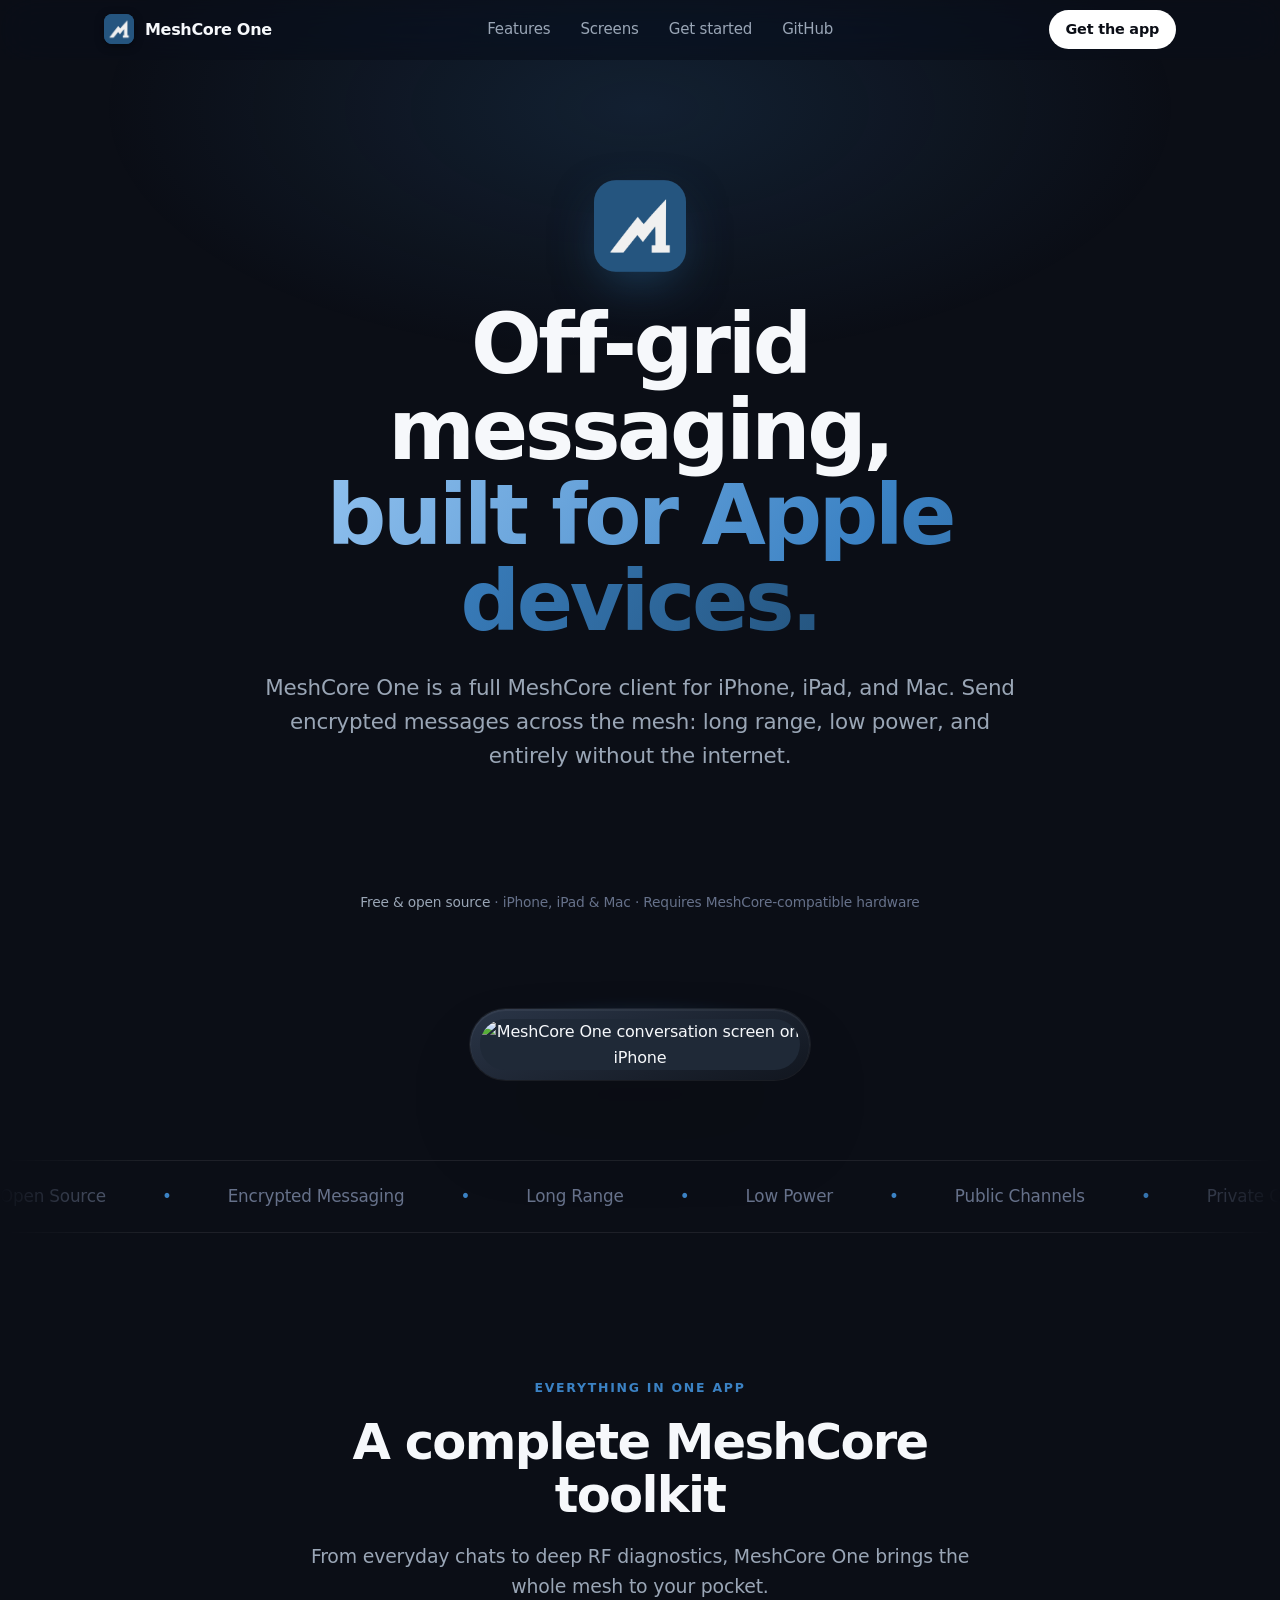
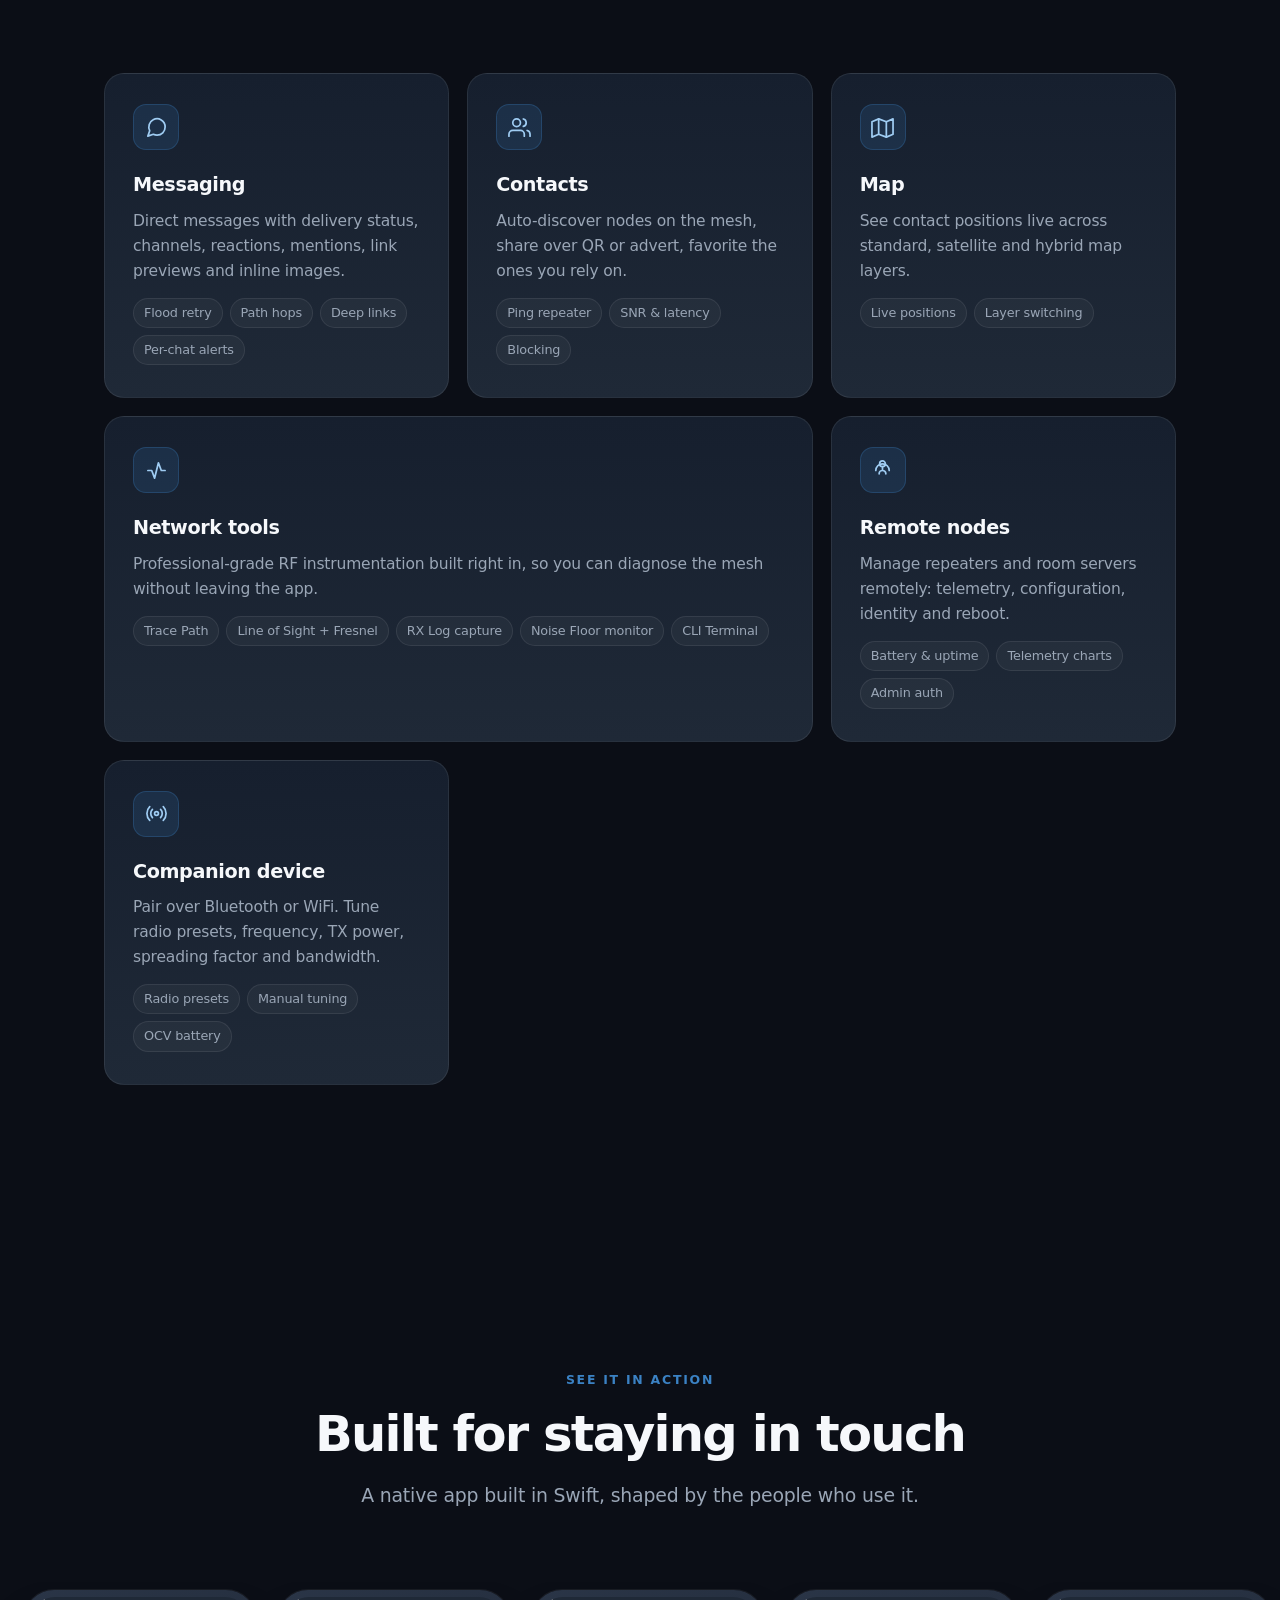
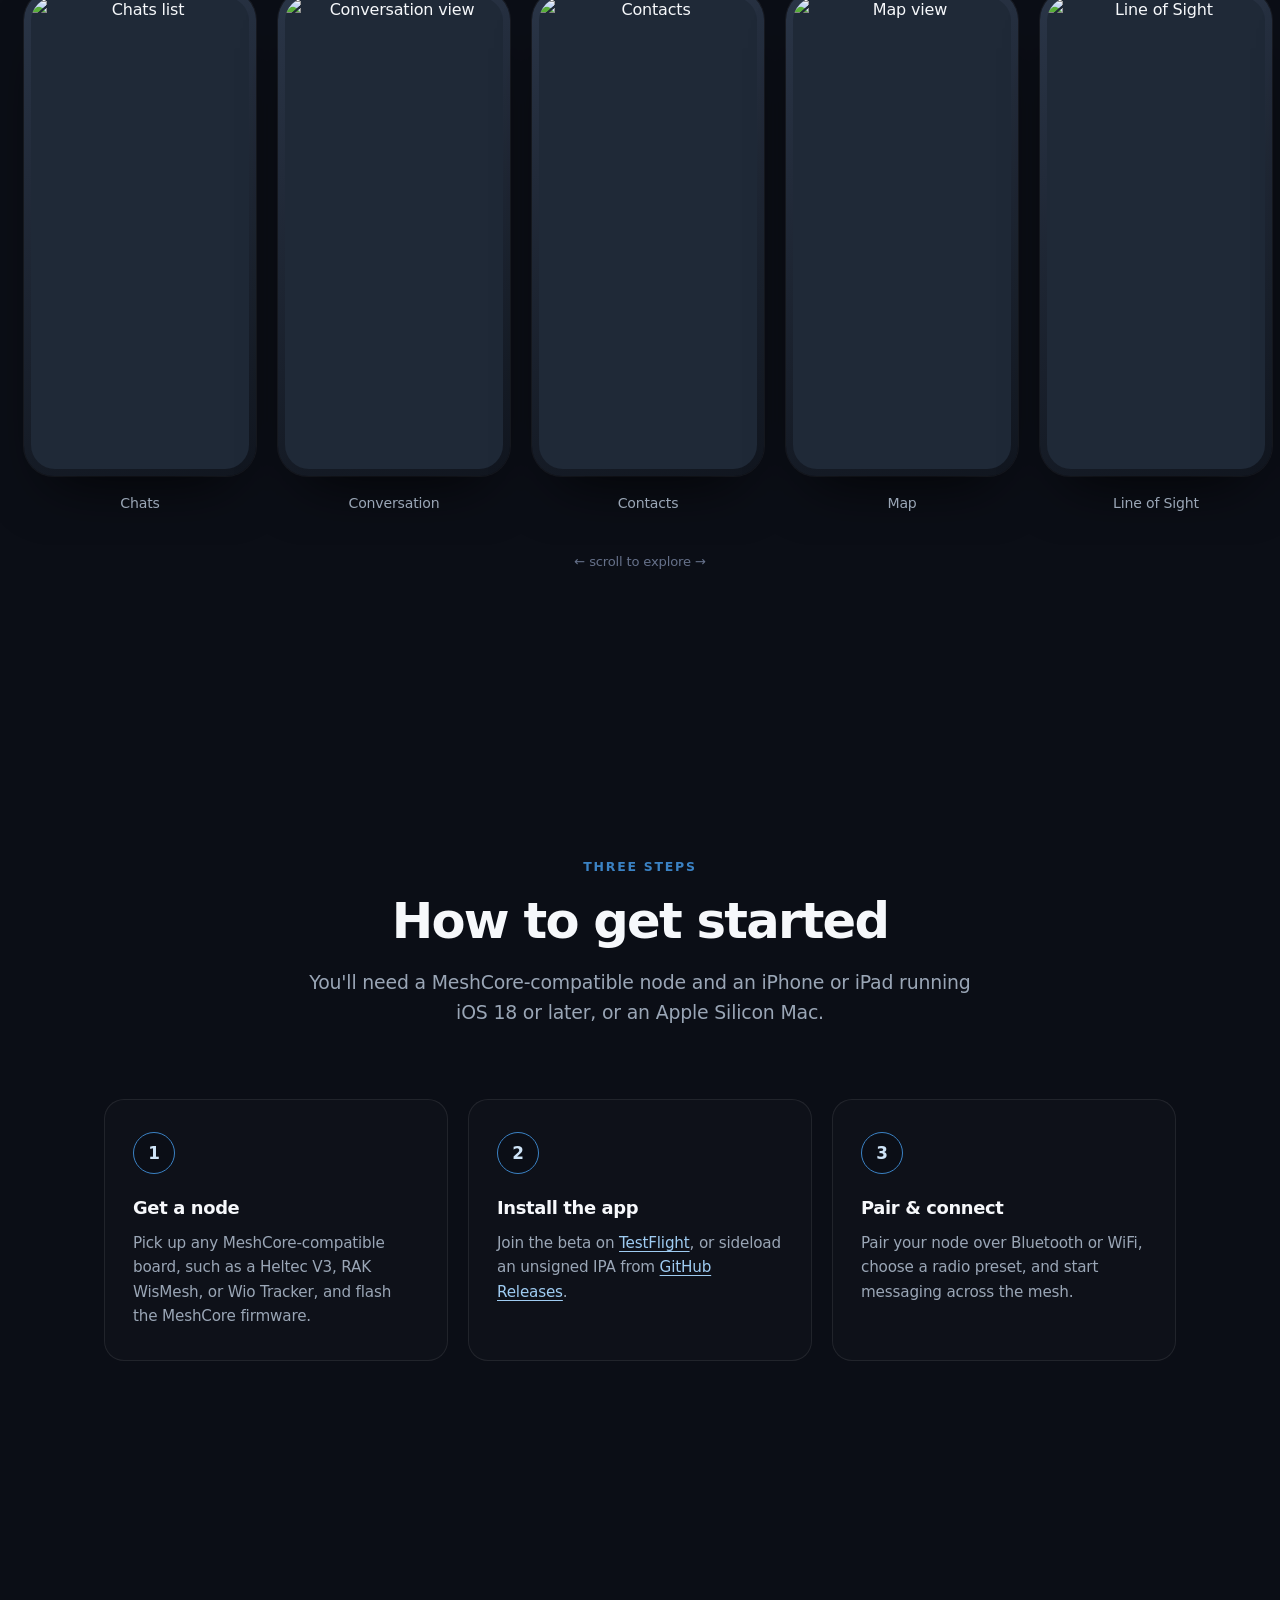
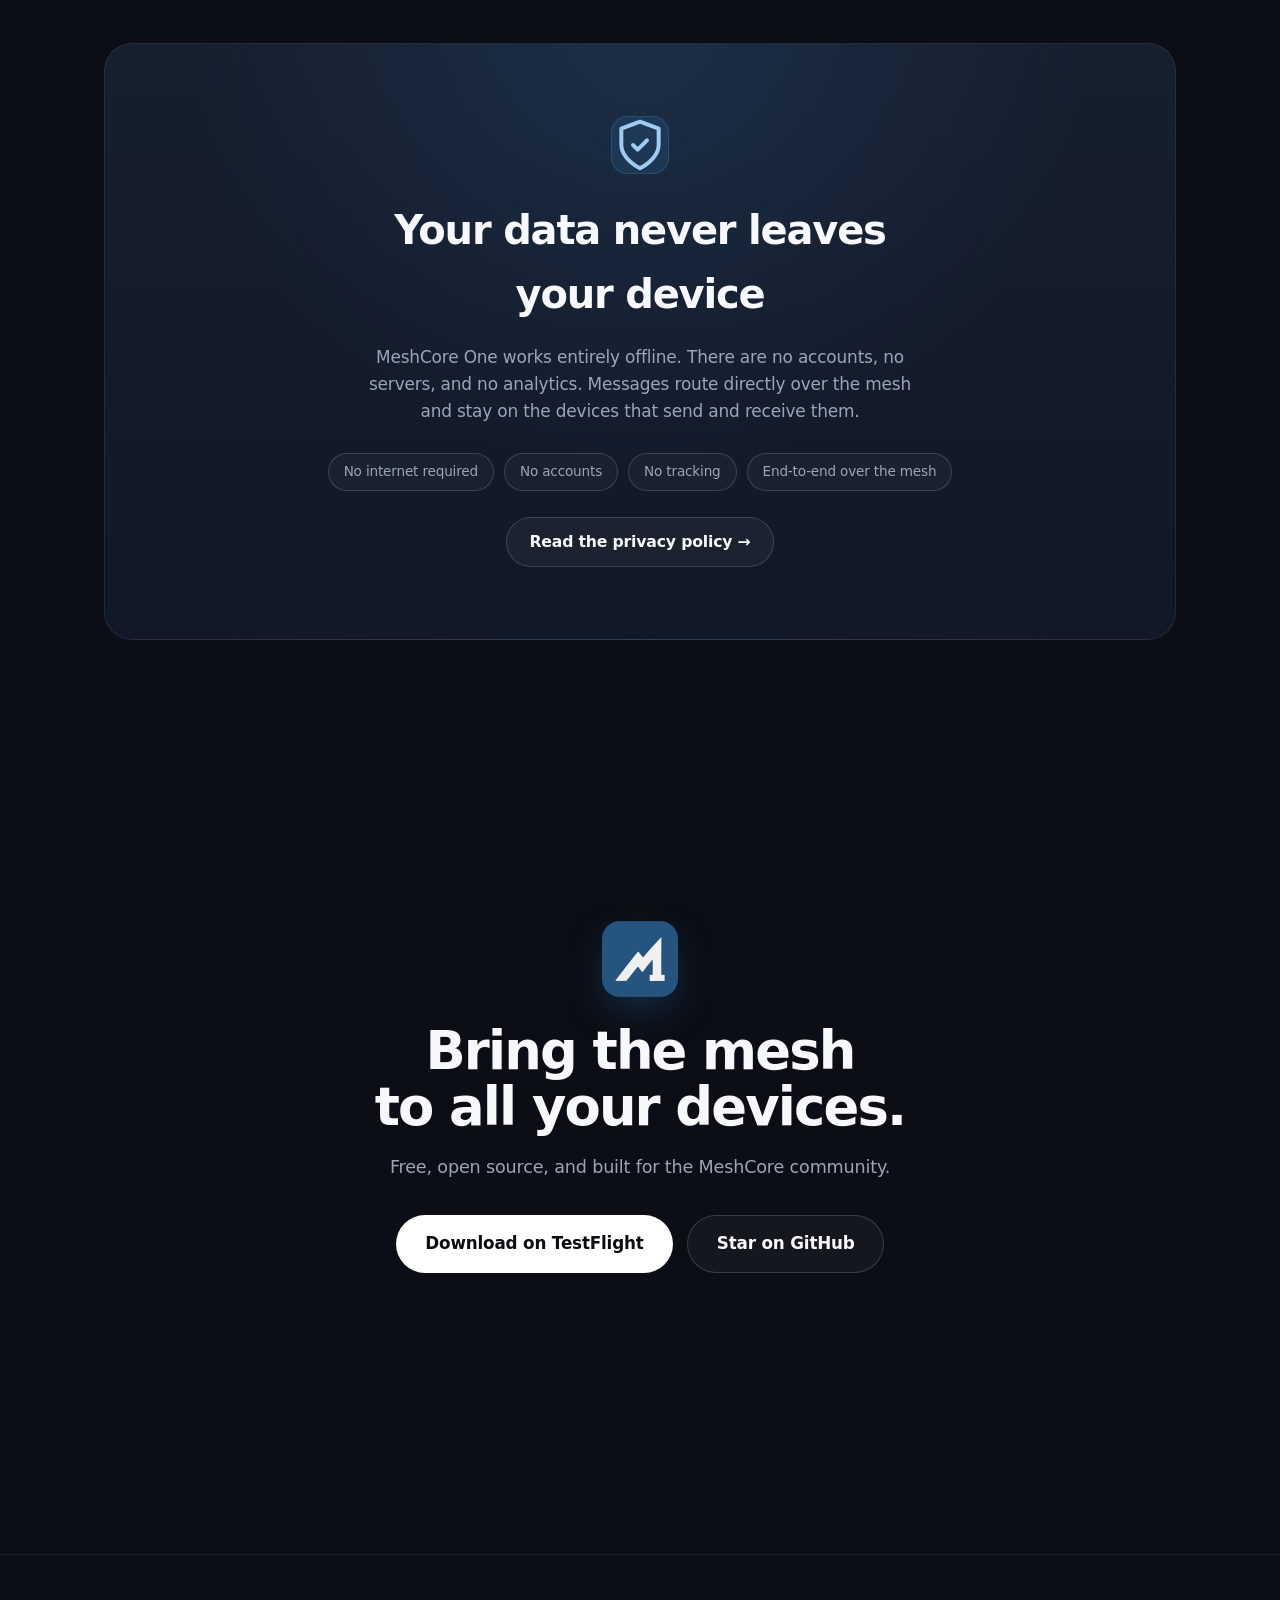
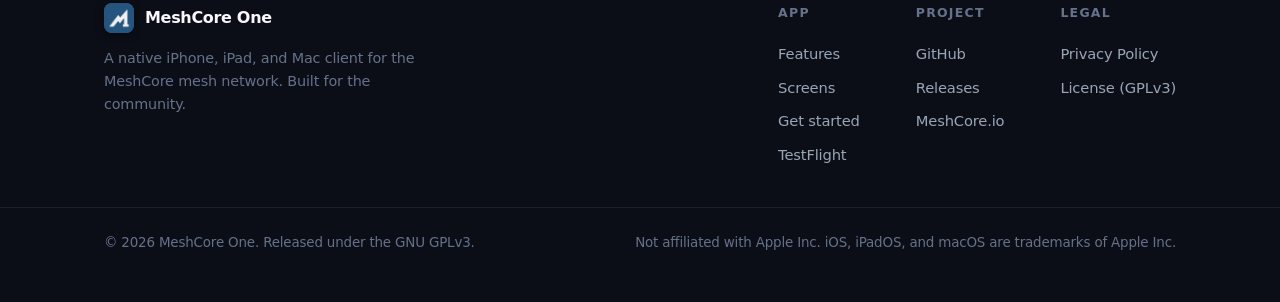
==== index.html @ 80ccf24d "Add site files" ====
<!DOCTYPE html>
<html lang="en">
<head>
  <meta charset="UTF-8" />
  <meta name="viewport" content="width=device-width, initial-scale=1.0" />
  <title>MeshCore One: off-grid messaging for iPhone, iPad &amp; Mac</title>
  <meta name="description" content="MeshCore One (MC1) is a native client for the MeshCore network on iPhone, iPad, and Mac. Encrypted, long-range, off-grid messaging. No internet, no accounts, no tracking." />
  <meta name="theme-color" content="#0b0e16" />

  <!-- Social -->
  <meta property="og:type" content="website" />
  <meta property="og:title" content="MeshCore One: off-grid messaging for iPhone, iPad & Mac" />
  <meta property="og:description" content="A native iPhone, iPad, and Mac client for the MeshCore mesh network. Encrypted, long-range, off-grid. No internet required." />
  <meta property="og:image" content="assets/icon-rounded.png" />
  <meta name="twitter:card" content="summary" />

  <!-- Icons -->
  <link rel="icon" type="image/png" sizes="32x32" href="assets/favicon-32.png" />
  <link rel="apple-touch-icon" href="assets/apple-touch-icon.png" />

  <!-- Inter (SIL OFL) as the non-Apple fallback; Apple devices render native SF Pro from the system stack -->
  <link rel="preconnect" href="https://fonts.googleapis.com" />
  <link rel="preconnect" href="https://fonts.gstatic.com" crossorigin />
  <link href="https://fonts.googleapis.com/css2?family=Inter:wght@400;450;500;600;700&display=swap" rel="stylesheet" />

  <link rel="stylesheet" href="styles.css" />
</head>
<body>
  <canvas id="mesh-canvas" aria-hidden="true"></canvas>

  <!-- ===================== NAV ===================== -->
  <nav class="nav" id="nav">
    <div class="wrap">
      <a class="brand" href="index.html" aria-label="MeshCore One home">
        <span class="mark"><img src="assets/icon-rounded.png" alt="" /></span>
        <span>MeshCore One</span>
      </a>
      <div class="nav-links">
        <a class="link" href="#features">Features</a>
        <a class="link" href="#screens">Screens</a>
        <a class="link" href="#start">Get started</a>
        <a class="link" href="https://github.com/Avi0n/MeshCoreOne" target="_blank" rel="noopener">GitHub</a>
      </div>
      <div class="nav-cta">
        <a class="btn btn-primary" href="https://testflight.apple.com/join/YjGNDTaE" target="_blank" rel="noopener">Get the app</a>
      </div>
    </div>
  </nav>

  <!-- ===================== HERO ===================== -->
  <header class="hero">
    <div class="wrap">
      <img class="app-icon reveal" src="assets/icon-rounded.png" alt="MeshCore One app icon" width="92" height="92" />
      <h1 class="reveal d1">Off-grid messaging,<br /><span class="accent">built for Apple devices.</span></h1>
      <p class="sub reveal d2">MeshCore One is a full MeshCore client for iPhone, iPad, and Mac. Send encrypted messages across the mesh: long range, low power, and entirely without the internet.</p>
      <div class="actions reveal d3">
        <a class="btn btn-primary btn-lg" href="https://testflight.apple.com/join/YjGNDTaE" target="_blank" rel="noopener">
          <svg viewBox="0 0 24 24" fill="currentColor" aria-hidden="true"><path d="M17.05 12.04c-.02-2.07 1.69-3.06 1.77-3.11-.96-1.41-2.46-1.6-2.99-1.62-1.27-.13-2.49.75-3.13.75-.65 0-1.65-.73-2.71-.71-1.39.02-2.68.81-3.4 2.05-1.45 2.52-.37 6.25 1.04 8.3.69 1 1.51 2.13 2.58 2.09 1.04-.04 1.43-.67 2.69-.67 1.25 0 1.6.67 2.7.65 1.12-.02 1.82-1.02 2.5-2.03.79-1.16 1.11-2.28 1.13-2.34-.02-.01-2.17-.83-2.19-3.3zM15 6.06c.57-.69.96-1.65.85-2.61-.83.03-1.83.55-2.42 1.24-.53.61-.99 1.59-.87 2.53.93.07 1.87-.47 2.44-1.16z"/></svg>
          Download on TestFlight
        </a>
        <a class="btn btn-ghost btn-lg" href="https://github.com/Avi0n/MeshCoreOne" target="_blank" rel="noopener">
          <svg viewBox="0 0 24 24" fill="currentColor" aria-hidden="true"><path d="M12 2C6.48 2 2 6.58 2 12.25c0 4.53 2.87 8.37 6.84 9.73.5.1.68-.22.68-.49 0-.24-.01-.88-.01-1.73-2.78.62-3.37-1.37-3.37-1.37-.45-1.18-1.11-1.5-1.11-1.5-.91-.64.07-.62.07-.62 1 .07 1.53 1.06 1.53 1.06.89 1.57 2.34 1.12 2.91.85.09-.66.35-1.12.63-1.38-2.22-.26-4.56-1.14-4.56-5.07 0-1.12.39-2.03 1.03-2.75-.1-.26-.45-1.3.1-2.71 0 0 .84-.28 2.75 1.05A9.36 9.36 0 0 1 12 6.84c.85 0 1.71.12 2.51.34 1.91-1.33 2.75-1.05 2.75-1.05.55 1.41.2 2.45.1 2.71.64.72 1.03 1.63 1.03 2.75 0 3.94-2.34 4.81-4.57 5.06.36.32.68.94.68 1.9 0 1.37-.01 2.48-.01 2.82 0 .27.18.6.69.49A10.02 10.02 0 0 0 22 12.25C22 6.58 17.52 2 12 2z"/></svg>
          View source
        </a>
      </div>
      <p class="meta reveal d4"><strong>Free &amp; open source</strong> · iPhone, iPad &amp; Mac · Requires MeshCore-compatible hardware</p>
    </div>

    <div class="hero-stage reveal d3">
      <div class="phone">
        <img src="https://github.com/user-attachments/assets/d0fc7070-e9bd-4514-ab71-55fead4718e8" alt="MeshCore One conversation screen on iPhone" loading="eager" />
      </div>
    </div>
  </header>

  <!-- ===================== MARQUEE ===================== -->
  <div class="marquee" aria-hidden="true">
    <div class="marquee-track">
      <span>Open Source</span><span>Encrypted Messaging</span><span>Long Range</span><span>Low Power</span><span>Public Channels</span><span>Private Channels</span><span>Room Servers</span><span>No Internet Required</span>
      <span>Open Source</span><span>Encrypted Messaging</span><span>Long Range</span><span>Low Power</span><span>Public Channels</span><span>Private Channels</span><span>Room Servers</span><span>No Internet Required</span>
    </div>
  </div>

  <!-- ===================== FEATURES ===================== -->
  <section class="section" id="features">
    <div class="wrap">
      <div class="section-head reveal">
        <span class="eyebrow">Everything in one app</span>
        <h2>A complete MeshCore toolkit</h2>
        <p>From everyday chats to deep RF diagnostics, MeshCore One brings the whole mesh to your pocket.</p>
      </div>

      <div class="feature-grid">
        <article class="card reveal">
          <div class="ico"><svg viewBox="0 0 24 24" fill="none" stroke="currentColor" stroke-width="1.8" stroke-linecap="round" stroke-linejoin="round"><path d="M21 11.5a8.38 8.38 0 0 1-8.5 8.5 8.5 8.5 0 0 1-3.8-.9L3 21l1.9-5.7a8.5 8.5 0 0 1 3.6-11.3 8.38 8.38 0 0 1 12.5 7.5z"/></svg></div>
          <h3>Messaging</h3>
          <p>Direct messages with delivery status, channels, reactions, mentions, link previews and inline images.</p>
          <ul><li>Flood retry</li><li>Path hops</li><li>Deep links</li><li>Per-chat alerts</li></ul>
        </article>

        <article class="card reveal d1">
          <div class="ico"><svg viewBox="0 0 24 24" fill="none" stroke="currentColor" stroke-width="1.8" stroke-linecap="round" stroke-linejoin="round"><path d="M17 21v-2a4 4 0 0 0-4-4H5a4 4 0 0 0-4 4v2"/><circle cx="9" cy="7" r="4"/><path d="M23 21v-2a4 4 0 0 0-3-3.87M16 3.13a4 4 0 0 1 0 7.75"/></svg></div>
          <h3>Contacts</h3>
          <p>Auto-discover nodes on the mesh, share over QR or advert, favorite the ones you rely on.</p>
          <ul><li>Ping repeater</li><li>SNR &amp; latency</li><li>Blocking</li></ul>
        </article>

        <article class="card reveal d2">
          <div class="ico"><svg viewBox="0 0 24 24" fill="none" stroke="currentColor" stroke-width="1.8" stroke-linecap="round" stroke-linejoin="round"><path d="M1 6v16l7-3 8 3 7-3V3l-7 3-8-3-7 3z"/><path d="M8 3v16M16 6v16"/></svg></div>
          <h3>Map</h3>
          <p>See contact positions live across standard, satellite and hybrid map layers.</p>
          <ul><li>Live positions</li><li>Layer switching</li></ul>
        </article>

        <article class="card wide reveal">
          <div class="ico"><svg viewBox="0 0 24 24" fill="none" stroke="currentColor" stroke-width="1.8" stroke-linecap="round" stroke-linejoin="round"><path d="M3 12h4l3 8 4-16 3 8h4"/></svg></div>
          <h3>Network tools</h3>
          <p>Professional-grade RF instrumentation built right in, so you can diagnose the mesh without leaving the app.</p>
          <ul><li>Trace Path</li><li>Line of Sight + Fresnel</li><li>RX Log capture</li><li>Noise Floor monitor</li><li>CLI Terminal</li></ul>
        </article>

        <article class="card reveal d1">
          <div class="ico"><svg viewBox="0 0 24 24" fill="none" stroke="currentColor" stroke-width="1.8" stroke-linecap="round" stroke-linejoin="round"><path d="M12 2a3 3 0 0 0-3 3v0a3 3 0 0 0 6 0v0a3 3 0 0 0-3-3z"/><path d="M12 8v4M5 12a7 7 0 0 1 14 0M8.5 15.5a3.5 3.5 0 0 1 7 0"/></svg></div>
          <h3>Remote nodes</h3>
          <p>Manage repeaters and room servers remotely: telemetry, configuration, identity and reboot.</p>
          <ul><li>Battery &amp; uptime</li><li>Telemetry charts</li><li>Admin auth</li></ul>
        </article>

        <article class="card reveal d2">
          <div class="ico"><svg viewBox="0 0 24 24" fill="none" stroke="currentColor" stroke-width="1.8" stroke-linecap="round" stroke-linejoin="round"><path d="M4.93 4.93a10 10 0 0 0 0 14.14M19.07 4.93a10 10 0 0 1 0 14.14M7.76 7.76a6 6 0 0 0 0 8.48M16.24 7.76a6 6 0 0 1 0 8.48"/><circle cx="12" cy="12" r="2"/></svg></div>
          <h3>Companion device</h3>
          <p>Pair over Bluetooth or WiFi. Tune radio presets, frequency, TX power, spreading factor and bandwidth.</p>
          <ul><li>Radio presets</li><li>Manual tuning</li><li>OCV battery</li></ul>
        </article>
      </div>
    </div>
  </section>

  <!-- ===================== SHOWCASE ===================== -->
  <section class="section showcase" id="screens">
    <div class="wrap">
      <div class="section-head reveal">
        <span class="eyebrow">See it in action</span>
        <h2>Built for staying in touch</h2>
        <p>A native app built in Swift, shaped by the people who use it.</p>
      </div>
    </div>
    <div class="shots reveal d1">
      <figure class="shot"><div class="frame"><img src="https://github.com/user-attachments/assets/1f6e061e-646d-4c1f-b813-6539df64e4f5" alt="Chats list" loading="lazy" /></div><figcaption class="label">Chats</figcaption></figure>
      <figure class="shot"><div class="frame"><img src="https://github.com/user-attachments/assets/d0fc7070-e9bd-4514-ab71-55fead4718e8" alt="Conversation view" loading="lazy" /></div><figcaption class="label">Conversation</figcaption></figure>
      <figure class="shot"><div class="frame"><img src="https://github.com/user-attachments/assets/96b77a6e-33a5-43c5-a112-e970fcb379a2" alt="Contacts" loading="lazy" /></div><figcaption class="label">Contacts</figcaption></figure>
      <figure class="shot"><div class="frame"><img src="https://github.com/user-attachments/assets/af759be6-65ae-406c-ae62-ca44cfd468d6" alt="Map view" loading="lazy" /></div><figcaption class="label">Map</figcaption></figure>
      <figure class="shot"><div class="frame"><img src="https://github.com/user-attachments/assets/f59652d9-81b1-4ceb-964b-cd2cd9ff7f49" alt="Line of Sight" loading="lazy" /></div><figcaption class="label">Line of Sight</figcaption></figure>
      <figure class="shot"><div class="frame"><img src="https://github.com/user-attachments/assets/e3f47192-682d-4e6a-88ca-b06be0f60e17" alt="Line of Sight analysis" loading="lazy" /></div><figcaption class="label">LoS Analysis</figcaption></figure>
      <figure class="shot"><div class="frame"><img src="https://github.com/user-attachments/assets/24a7abc7-9dcc-4139-95a6-eada068b5dcd" alt="RX Log" loading="lazy" /></div><figcaption class="label">RX Log</figcaption></figure>
      <figure class="shot"><div class="frame"><img src="https://github.com/user-attachments/assets/f14b9d53-57b0-4a0c-9767-a0542d841d64" alt="Settings" loading="lazy" /></div><figcaption class="label">Settings</figcaption></figure>
    </div>
    <p class="shots-hint" aria-hidden="true">← scroll to explore →</p>
  </section>

  <!-- ===================== GET STARTED ===================== -->
  <section class="section" id="start">
    <div class="wrap">
      <div class="section-head reveal">
        <span class="eyebrow">Three steps</span>
        <h2>How to get started</h2>
        <p>You'll need a MeshCore-compatible node and an iPhone or iPad running iOS 18 or later, or an Apple Silicon Mac.</p>
      </div>
      <div class="steps">
        <div class="step reveal"><div class="num"></div><h3>Get a node</h3><p>Pick up any MeshCore-compatible board, such as a Heltec V3, RAK WisMesh, or Wio Tracker, and flash the MeshCore firmware.</p></div>
        <div class="step reveal d1"><div class="num"></div><h3>Install the app</h3><p>Join the beta on <a href="https://testflight.apple.com/join/YjGNDTaE" target="_blank" rel="noopener">TestFlight</a>, or sideload an unsigned IPA from <a href="https://github.com/Avi0n/MeshCoreOne/releases" target="_blank" rel="noopener">GitHub Releases</a>.</p></div>
        <div class="step reveal d2"><div class="num"></div><h3>Pair &amp; connect</h3><p>Pair your node over Bluetooth or WiFi, choose a radio preset, and start messaging across the mesh.</p></div>
      </div>
    </div>
  </section>

  <!-- ===================== PRIVACY CALLOUT ===================== -->
  <section class="section">
    <div class="wrap">
      <div class="callout reveal">
        <div class="ico"><svg viewBox="0 0 24 24" fill="none" stroke="currentColor" stroke-width="1.7" stroke-linecap="round" stroke-linejoin="round"><path d="M12 22s8-4 8-10V5l-8-3-8 3v7c0 6 8 10 8 10z"/><path d="m9 12 2 2 4-4"/></svg></div>
        <h2>Your data never leaves your device</h2>
        <p>MeshCore One works entirely offline. There are no accounts, no servers, and no analytics. Messages route directly over the mesh and stay on the devices that send and receive them.</p>
        <div class="pills">
          <span>No internet required</span>
          <span>No accounts</span>
          <span>No tracking</span>
          <span>End-to-end over the mesh</span>
        </div>
        <p style="margin-top:26px"><a class="btn btn-ghost" href="privacy.html">Read the privacy policy →</a></p>
      </div>
    </div>
  </section>

  <!-- ===================== FINAL CTA ===================== -->
  <section class="section cta-final">
    <div class="wrap">
      <img class="app-icon reveal" src="assets/icon-rounded.png" alt="MeshCore One app icon" width="76" height="76" />
      <h2 class="reveal d1">Bring the mesh<br />to all your devices.</h2>
      <p class="reveal d2">Free, open source, and built for the MeshCore community.</p>
      <div class="actions reveal d3">
        <a class="btn btn-primary btn-lg" href="https://testflight.apple.com/join/YjGNDTaE" target="_blank" rel="noopener">Download on TestFlight</a>
        <a class="btn btn-ghost btn-lg" href="https://github.com/Avi0n/MeshCoreOne" target="_blank" rel="noopener">Star on GitHub</a>
      </div>
    </div>
  </section>

  <!-- ===================== FOOTER ===================== -->
  <footer class="footer">
    <div class="wrap">
      <div>
        <a class="brand" href="index.html">
          <span class="mark"><img src="assets/icon-rounded.png" alt="" /></span>
          <span>MeshCore One</span>
        </a>
        <p class="tag">A native iPhone, iPad, and Mac client for the MeshCore mesh network. Built for the community.</p>
      </div>
      <div class="footer-cols">
        <div class="footer-col">
          <h4>App</h4>
          <a href="#features">Features</a>
          <a href="#screens">Screens</a>
          <a href="#start">Get started</a>
          <a href="https://testflight.apple.com/join/YjGNDTaE" target="_blank" rel="noopener">TestFlight</a>
        </div>
        <div class="footer-col">
          <h4>Project</h4>
          <a href="https://github.com/Avi0n/MeshCoreOne" target="_blank" rel="noopener">GitHub</a>
          <a href="https://github.com/Avi0n/MeshCoreOne/releases" target="_blank" rel="noopener">Releases</a>
          <a href="https://meshcore.io" target="_blank" rel="noopener">MeshCore.io</a>
        </div>
        <div class="footer-col">
          <h4>Legal</h4>
          <a href="privacy.html">Privacy Policy</a>
          <a href="https://github.com/Avi0n/MeshCoreOne/blob/main/LICENSE" target="_blank" rel="noopener">License (GPLv3)</a>
        </div>
      </div>
    </div>
    <div class="footer-bottom">
      <div class="wrap">
        <p>© 2026 MeshCore One. Released under the GNU GPLv3.</p>
        <p>Not affiliated with Apple Inc. iOS, iPadOS, and macOS are trademarks of Apple Inc.</p>
      </div>
    </div>
  </footer>

  <script src="main.js"></script>
</body>
</html>
---- styles.css ----
/* =========================================================================
   MeshCore One marketing site
   Aesthetic: Apple product-page composition on the meshcore.io dark palette.
   Fonts: native SF Pro on Apple devices (system stack, no files shipped),
          Inter (SIL OFL) fallback elsewhere.
   ========================================================================= */

:root {
  /* Surfaces: meshcore.io slate palette, slightly deepened for hero drama */
  --bg:            #0b0e16;
  --bg-2:          #111827;
  --surface:       #161f2e;
  --surface-2:     #1f2937;
  --border:        rgba(255, 255, 255, 0.08);
  --border-strong: rgba(255, 255, 255, 0.16);

  /* Text */
  --text:          #f6f8fb;
  --text-muted:    #9aa6b6;
  --text-faint:    #66718a;

  /* Brand: sampled from the MC1 app icon (#25557f), brightened for glow */
  --brand:         #3b82c4;
  --brand-deep:    #25557f;
  --brand-soft:    rgba(59, 130, 196, 0.16);
  --brand-glow:    rgba(59, 130, 196, 0.45);

  /* Type */
  --font-sans: -apple-system, BlinkMacSystemFont, "SF Pro Display", "SF Pro Text",
               system-ui, "Inter", "Segoe UI", Roboto, Helvetica, Arial, sans-serif;

  /* Rhythm */
  --maxw: 1120px;
  --radius: 20px;
  --radius-sm: 12px;
  --section-y: clamp(72px, 11vw, 150px);
  --nav-h: 60px;
}

/* ----- reset ----- */
*, *::before, *::after { box-sizing: border-box; margin: 0; padding: 0; }

html { scroll-behavior: smooth; -webkit-text-size-adjust: 100%; }

body {
  font-family: var(--font-sans);
  background: var(--bg);
  color: var(--text);
  line-height: 1.6;
  letter-spacing: -0.011em;
  -webkit-font-smoothing: antialiased;
  -moz-osx-font-smoothing: grayscale;
  overflow-x: hidden;
}

img { display: block; max-width: 100%; }
a { color: inherit; text-decoration: none; }

/* Ambient mesh canvas, sits behind everything */
#mesh-canvas {
  position: fixed;
  inset: 0;
  width: 100%;
  height: 100%;
  z-index: -2;
  opacity: 0.5;
  pointer-events: none;
}

/* A soft brand glow anchored to the top of the page */
body::before {
  content: "";
  position: fixed;
  top: -28vh;
  left: 50%;
  transform: translateX(-50%);
  width: 120vw;
  height: 80vh;
  background: radial-gradient(50% 50% at 50% 50%, var(--brand-soft) 0%, transparent 70%);
  z-index: -1;
  pointer-events: none;
}

/* ----- layout helpers ----- */
.wrap { width: 100%; max-width: var(--maxw); margin-inline: auto; padding-inline: 24px; }

.eyebrow {
  display: inline-block;
  font-size: 0.78rem;
  font-weight: 600;
  letter-spacing: 0.14em;
  text-transform: uppercase;
  color: var(--brand);
  margin-bottom: 18px;
}

.section-head { max-width: 680px; margin: 0 auto clamp(40px, 6vw, 72px); text-align: center; }
.section-head h2 {
  font-size: clamp(2rem, 4.2vw, 3.1rem);
  font-weight: 600;
  letter-spacing: -0.035em;
  line-height: 1.08;
}
.section-head p { margin-top: 18px; color: var(--text-muted); font-size: clamp(1.02rem, 1.6vw, 1.18rem); }

/* ----- buttons ----- */
.btn {
  display: inline-flex;
  align-items: center;
  gap: 0.55em;
  font-size: 0.98rem;
  font-weight: 590;
  padding: 0.72em 1.4em;
  border-radius: 980px;
  border: 1px solid transparent;
  cursor: pointer;
  transition: transform 0.18s ease, background 0.2s ease, border-color 0.2s ease, opacity 0.2s ease;
  white-space: nowrap;
}
.btn svg { width: 1.1em; height: 1.1em; }
.btn-primary { background: #fff; color: #0b0e16; }
.btn-primary:hover { transform: translateY(-2px); opacity: 0.92; }
.btn-ghost { background: rgba(255,255,255,0.04); color: var(--text); border-color: var(--border-strong); }
.btn-ghost:hover { transform: translateY(-2px); border-color: rgba(255,255,255,0.3); background: rgba(255,255,255,0.07); }
.btn-lg { font-size: 1.05rem; padding: 0.85em 1.7em; }

/* =========================================================================
   NAV
   ========================================================================= */
.nav {
  position: fixed;
  top: 0; left: 0; right: 0;
  height: var(--nav-h);
  z-index: 100;
  display: flex;
  align-items: center;
  background: rgba(11, 14, 22, 0.6);
  backdrop-filter: saturate(180%) blur(20px);
  -webkit-backdrop-filter: saturate(180%) blur(20px);
  border-bottom: 1px solid transparent;
  transition: border-color 0.3s ease, background 0.3s ease;
}
.nav.scrolled { border-bottom-color: var(--border); background: rgba(11, 14, 22, 0.82); }
.nav .wrap { display: flex; align-items: center; justify-content: space-between; gap: 20px; }

.brand { display: flex; align-items: center; gap: 11px; font-weight: 600; letter-spacing: -0.02em; }
.brand .mark {
  width: 30px; height: 30px; border-radius: 8px;
  background: var(--brand-deep);
  display: grid; place-items: center;
  box-shadow: 0 2px 10px rgba(0,0,0,0.4);
  overflow: hidden;
}
.brand .mark img { width: 100%; height: 100%; object-fit: cover; }

.nav-links { display: flex; align-items: center; gap: 30px; }
.nav-links a.link { color: var(--text-muted); font-size: 0.94rem; font-weight: 450; transition: color 0.18s ease; }
.nav-links a.link:hover { color: var(--text); }
.nav-cta { display: flex; align-items: center; gap: 14px; }
.nav .btn { padding: 0.5em 1.1em; font-size: 0.9rem; }

.nav-toggle { display: none; background: none; border: 0; color: var(--text); cursor: pointer; padding: 6px; }

@media (max-width: 820px) {
  .nav-links a.link { display: none; }
}

/* =========================================================================
   HERO
   ========================================================================= */
.hero {
  position: relative;
  padding-top: calc(var(--nav-h) + clamp(56px, 10vw, 120px));
  padding-bottom: clamp(40px, 7vw, 80px);
  text-align: center;
}
.hero .app-icon {
  width: 92px; height: 92px;
  margin: 0 auto 30px;
  border-radius: 22px;
  box-shadow: 0 18px 50px -12px rgba(37, 85, 127, 0.7), 0 0 0 1px rgba(255,255,255,0.06) inset;
}
.hero h1 {
  font-size: clamp(2.6rem, 7vw, 5.2rem);
  font-weight: 600;
  letter-spacing: -0.04em;
  line-height: 1.03;
  max-width: 14ch;
  margin: 0 auto;
}
.hero h1 .accent {
  background: linear-gradient(120deg, #8fc0ee 0%, var(--brand) 55%, var(--brand-deep) 100%);
  -webkit-background-clip: text; background-clip: text;
  -webkit-text-fill-color: transparent; color: transparent;
}
.hero .sub {
  margin: 26px auto 0;
  max-width: 56ch;
  font-size: clamp(1.08rem, 2vw, 1.34rem);
  color: var(--text-muted);
  font-weight: 400;
  letter-spacing: -0.01em;
}
.hero .actions { margin-top: 38px; display: flex; gap: 14px; justify-content: center; flex-wrap: wrap; }
.hero .meta { margin-top: 22px; font-size: 0.86rem; color: var(--text-faint); }
.hero .meta strong { color: var(--text-muted); font-weight: 500; }

/* Floating hero device */
.hero-stage {
  position: relative;
  margin: clamp(48px, 8vw, 96px) auto 0;
  max-width: 340px;
}
.hero-stage::after {
  content: "";
  position: absolute; inset: -14% -30% -22%;
  background: radial-gradient(45% 45% at 50% 38%, var(--brand-glow) 0%, transparent 72%);
  z-index: -1; filter: blur(8px);
}

/* Phone frame */
.phone {
  border-radius: 44px;
  padding: 10px;
  background: linear-gradient(160deg, #2a3547, #11161f);
  box-shadow:
    0 50px 90px -30px rgba(0,0,0,0.75),
    0 0 0 1px rgba(255,255,255,0.07),
    0 1px 0 1px rgba(255,255,255,0.05) inset;
}
.phone img { border-radius: 35px; width: 100%; background: var(--surface-2); }

/* =========================================================================
   MARQUEE: capability keywords (echoes meshcore.io headings)
   ========================================================================= */
.marquee {
  border-block: 1px solid var(--border);
  padding-block: 22px;
  overflow: hidden;
  -webkit-mask-image: linear-gradient(90deg, transparent, #000 12%, #000 88%, transparent);
          mask-image: linear-gradient(90deg, transparent, #000 12%, #000 88%, transparent);
}
.marquee-track { display: flex; gap: 56px; width: max-content; animation: scroll-x 38s linear infinite; }
.marquee:hover .marquee-track { animation-play-state: paused; }
.marquee span { color: var(--text-faint); font-weight: 500; font-size: 1.05rem; letter-spacing: -0.01em; white-space: nowrap; display: inline-flex; align-items: center; gap: 56px; }
.marquee span::after { content: "•"; color: var(--brand); }
@keyframes scroll-x { to { transform: translateX(-50%); } }

/* =========================================================================
   FEATURES
   ========================================================================= */
.section { padding-block: var(--section-y); position: relative; }

.feature-grid {
  display: grid;
  grid-template-columns: repeat(3, 1fr);
  gap: 18px;
}
.card {
  background: linear-gradient(180deg, var(--surface) 0%, var(--surface-2) 100%);
  border: 1px solid var(--border);
  border-radius: var(--radius);
  padding: 30px 28px 32px;
  transition: transform 0.25s ease, border-color 0.25s ease, box-shadow 0.25s ease;
}
.card:hover {
  transform: translateY(-4px);
  border-color: var(--border-strong);
  box-shadow: 0 24px 50px -24px rgba(0,0,0,0.7);
}
.card .ico {
  width: 46px; height: 46px; border-radius: 13px;
  display: grid; place-items: center;
  background: var(--brand-soft);
  border: 1px solid rgba(59,130,196,0.28);
  color: #9fccf2;
  margin-bottom: 20px;
}
.card .ico svg { width: 23px; height: 23px; }
.card h3 { font-size: 1.2rem; font-weight: 600; letter-spacing: -0.02em; margin-bottom: 8px; }
.card p { color: var(--text-muted); font-size: 0.97rem; }
.card ul { margin-top: 14px; list-style: none; display: flex; flex-wrap: wrap; gap: 7px; }
.card li {
  font-size: 0.8rem; color: var(--text-muted);
  background: rgba(255,255,255,0.04);
  border: 1px solid var(--border);
  padding: 4px 10px; border-radius: 980px;
}

/* span the network-tools card wider */
.card.wide { grid-column: span 2; }

@media (max-width: 900px) {
  .feature-grid { grid-template-columns: repeat(2, 1fr); }
  .card.wide { grid-column: span 2; }
}
@media (max-width: 580px) {
  .feature-grid { grid-template-columns: 1fr; }
  .card.wide { grid-column: span 1; }
}

/* =========================================================================
   SHOWCASE: screenshot rail
   ========================================================================= */
.showcase { overflow: hidden; }
.shots {
  display: flex;
  gap: 22px;
  overflow-x: auto;
  padding: 8px 24px 30px;
  scroll-snap-type: x mandatory;
  -ms-overflow-style: none; scrollbar-width: thin; scrollbar-color: var(--surface-2) transparent;
}
.shots::-webkit-scrollbar { height: 8px; }
.shots::-webkit-scrollbar-thumb { background: var(--surface-2); border-radius: 980px; }
.shot {
  flex: 0 0 auto;
  width: 232px;
  scroll-snap-align: center;
  text-align: center;
}
.shot .frame {
  border-radius: 30px;
  padding: 7px;
  background: linear-gradient(160deg, #2a3547, #11161f);
  box-shadow: 0 30px 60px -28px rgba(0,0,0,0.8), 0 0 0 1px rgba(255,255,255,0.06);
  transition: transform 0.3s ease;
}
.shot .frame img { border-radius: 24px; width: 100%; aspect-ratio: 9 / 19.5; object-fit: cover; background: var(--surface-2); }
.shot:hover .frame { transform: translateY(-6px); }
.shot .label { margin-top: 16px; font-size: 0.88rem; color: var(--text-muted); font-weight: 500; }
.shots-hint { text-align: center; font-size: 0.82rem; color: var(--text-faint); margin-top: 6px; }

/* =========================================================================
   STEPS: how to get started
   ========================================================================= */
.steps { display: grid; grid-template-columns: repeat(3, 1fr); gap: 20px; counter-reset: step; }
.step {
  position: relative;
  padding: 32px 28px;
  border: 1px solid var(--border);
  border-radius: var(--radius);
  background: rgba(255,255,255,0.015);
}
.step .num {
  counter-increment: step;
  width: 42px; height: 42px; border-radius: 50%;
  display: grid; place-items: center;
  font-weight: 700; font-size: 1.05rem;
  background: var(--bg);
  border: 1.5px solid var(--brand);
  color: #cfe4f7;
  margin-bottom: 20px;
}
.step .num::before { content: counter(step); }
.step h3 { font-size: 1.12rem; font-weight: 600; letter-spacing: -0.02em; margin-bottom: 8px; }
.step p { color: var(--text-muted); font-size: 0.95rem; }
.step p a { color: #9fccf2; text-decoration: underline; text-underline-offset: 3px; }
@media (max-width: 760px) { .steps { grid-template-columns: 1fr; } }

/* =========================================================================
   PRIVACY / OFFLINE CALLOUT
   ========================================================================= */
.callout {
  position: relative;
  border: 1px solid var(--border);
  border-radius: 28px;
  padding: clamp(40px, 6vw, 72px);
  text-align: center;
  background:
    radial-gradient(70% 120% at 50% 0%, rgba(59,130,196,0.16) 0%, transparent 60%),
    linear-gradient(180deg, var(--surface) 0%, var(--bg-2) 100%);
  overflow: hidden;
}
.callout .ico {
  width: 58px; height: 58px; margin: 0 auto 24px; border-radius: 16px;
  display: grid; place-items: center; color: #9fccf2;
  background: var(--brand-soft); border: 1px solid rgba(59,130,196,0.3);
}
.callout h2 { font-size: clamp(1.7rem, 3.4vw, 2.5rem); font-weight: 600; letter-spacing: -0.03em; max-width: 18ch; margin-inline: auto; }
.callout p { margin: 18px auto 0; max-width: 52ch; color: var(--text-muted); font-size: 1.06rem; }
.callout .pills { margin-top: 28px; display: flex; gap: 10px; justify-content: center; flex-wrap: wrap; }
.callout .pills span {
  font-size: 0.85rem; color: var(--text-muted);
  border: 1px solid var(--border-strong); border-radius: 980px;
  padding: 7px 15px; background: rgba(255,255,255,0.03);
}

/* =========================================================================
   FINAL CTA
   ========================================================================= */
.cta-final { text-align: center; }
.cta-final .app-icon { width: 76px; height: 76px; border-radius: 18px; margin: 0 auto 26px; box-shadow: 0 16px 44px -12px rgba(37,85,127,0.7); }
.cta-final h2 { font-size: clamp(2rem, 4.6vw, 3.3rem); font-weight: 600; letter-spacing: -0.035em; line-height: 1.06; }
.cta-final p { margin: 18px auto 0; max-width: 46ch; color: var(--text-muted); font-size: 1.1rem; }
.cta-final .actions { margin-top: 34px; display: flex; gap: 14px; justify-content: center; flex-wrap: wrap; }

/* =========================================================================
   FOOTER
   ========================================================================= */
.footer { border-top: 1px solid var(--border); padding-block: 48px; margin-top: var(--section-y); }
.footer .wrap { display: flex; flex-wrap: wrap; gap: 28px 48px; justify-content: space-between; align-items: flex-start; }
.footer .brand { margin-bottom: 14px; }
.footer .tag { color: var(--text-faint); font-size: 0.9rem; max-width: 34ch; }
.footer-cols { display: flex; gap: 56px; flex-wrap: wrap; }
.footer-col h4 { font-size: 0.78rem; text-transform: uppercase; letter-spacing: 0.1em; color: var(--text-faint); margin-bottom: 14px; }
.footer-col a { display: block; color: var(--text-muted); font-size: 0.92rem; padding: 5px 0; transition: color 0.18s ease; }
.footer-col a:hover { color: var(--text); }
.footer-bottom { border-top: 1px solid var(--border); margin-top: 36px; padding-top: 24px; }
.footer-bottom .wrap { display: flex; justify-content: space-between; gap: 16px; flex-wrap: wrap; }
.footer-bottom p { color: var(--text-faint); font-size: 0.84rem; }
.footer-bottom a { color: var(--text-muted); }

/* =========================================================================
   LEGAL / PRIVACY PAGE
   ========================================================================= */
.legal { padding-top: calc(var(--nav-h) + clamp(48px, 8vw, 90px)); padding-bottom: 40px; }
.legal .wrap { max-width: 760px; }
.legal .back { display: inline-flex; align-items: center; gap: 6px; color: var(--text-muted); font-size: 0.9rem; margin-bottom: 28px; transition: color 0.18s ease; }
.legal .back:hover { color: var(--text); }
.legal h1 { font-size: clamp(2.2rem, 5vw, 3.2rem); font-weight: 600; letter-spacing: -0.035em; }
.legal .updated { margin-top: 12px; color: var(--text-faint); font-size: 0.9rem; }
.legal .lede { margin-top: 24px; font-size: 1.12rem; color: var(--text-muted); line-height: 1.7; }
.legal .toc {
  margin-top: 36px; padding: 22px 26px;
  border: 1px solid var(--border); border-radius: var(--radius-sm);
  background: rgba(255,255,255,0.02);
}
.legal .toc h2 { font-size: 0.78rem; text-transform: uppercase; letter-spacing: 0.1em; color: var(--text-faint); margin-bottom: 12px; }
.legal .toc ol { margin: 0; padding-left: 1.2em; columns: 2; column-gap: 36px; }
.legal .toc li { padding: 3px 0; }
.legal .toc a { color: var(--text-muted); font-size: 0.92rem; }
.legal .toc a:hover { color: #9fccf2; }

.legal article { margin-top: 16px; }
.legal section { padding-top: 44px; scroll-margin-top: calc(var(--nav-h) + 20px); }
.legal section h2 { font-size: 1.4rem; font-weight: 600; letter-spacing: -0.02em; margin-bottom: 14px; }
.legal section h2 .n { color: var(--brand); font-variant-numeric: tabular-nums; margin-right: 12px; font-weight: 600; }
.legal p { color: var(--text-muted); margin-bottom: 14px; line-height: 1.75; }
.legal ul { color: var(--text-muted); margin: 0 0 14px 1.2em; }
.legal li { padding: 4px 0; line-height: 1.6; }
.legal strong { color: var(--text); font-weight: 600; }
.legal a.inline { color: #9fccf2; text-decoration: underline; text-underline-offset: 3px; }
@media (max-width: 600px) { .legal .toc ol { columns: 1; } }

/* =========================================================================
   SCROLL REVEAL
   ========================================================================= */
.reveal { opacity: 0; transform: translateY(22px); transition: opacity 0.7s cubic-bezier(.2,.6,.2,1), transform 0.7s cubic-bezier(.2,.6,.2,1); }
.reveal.in { opacity: 1; transform: none; }
.reveal.d1 { transition-delay: 0.08s; }
.reveal.d2 { transition-delay: 0.16s; }
.reveal.d3 { transition-delay: 0.24s; }
.reveal.d4 { transition-delay: 0.32s; }
.reveal.d5 { transition-delay: 0.40s; }

@media (prefers-reduced-motion: reduce) {
  *, *::before, *::after { animation-duration: 0.001ms !important; animation-iteration-count: 1 !important; transition-duration: 0.001ms !important; scroll-behavior: auto !important; }
  .reveal { opacity: 1; transform: none; }
  #mesh-canvas { display: none; }
}
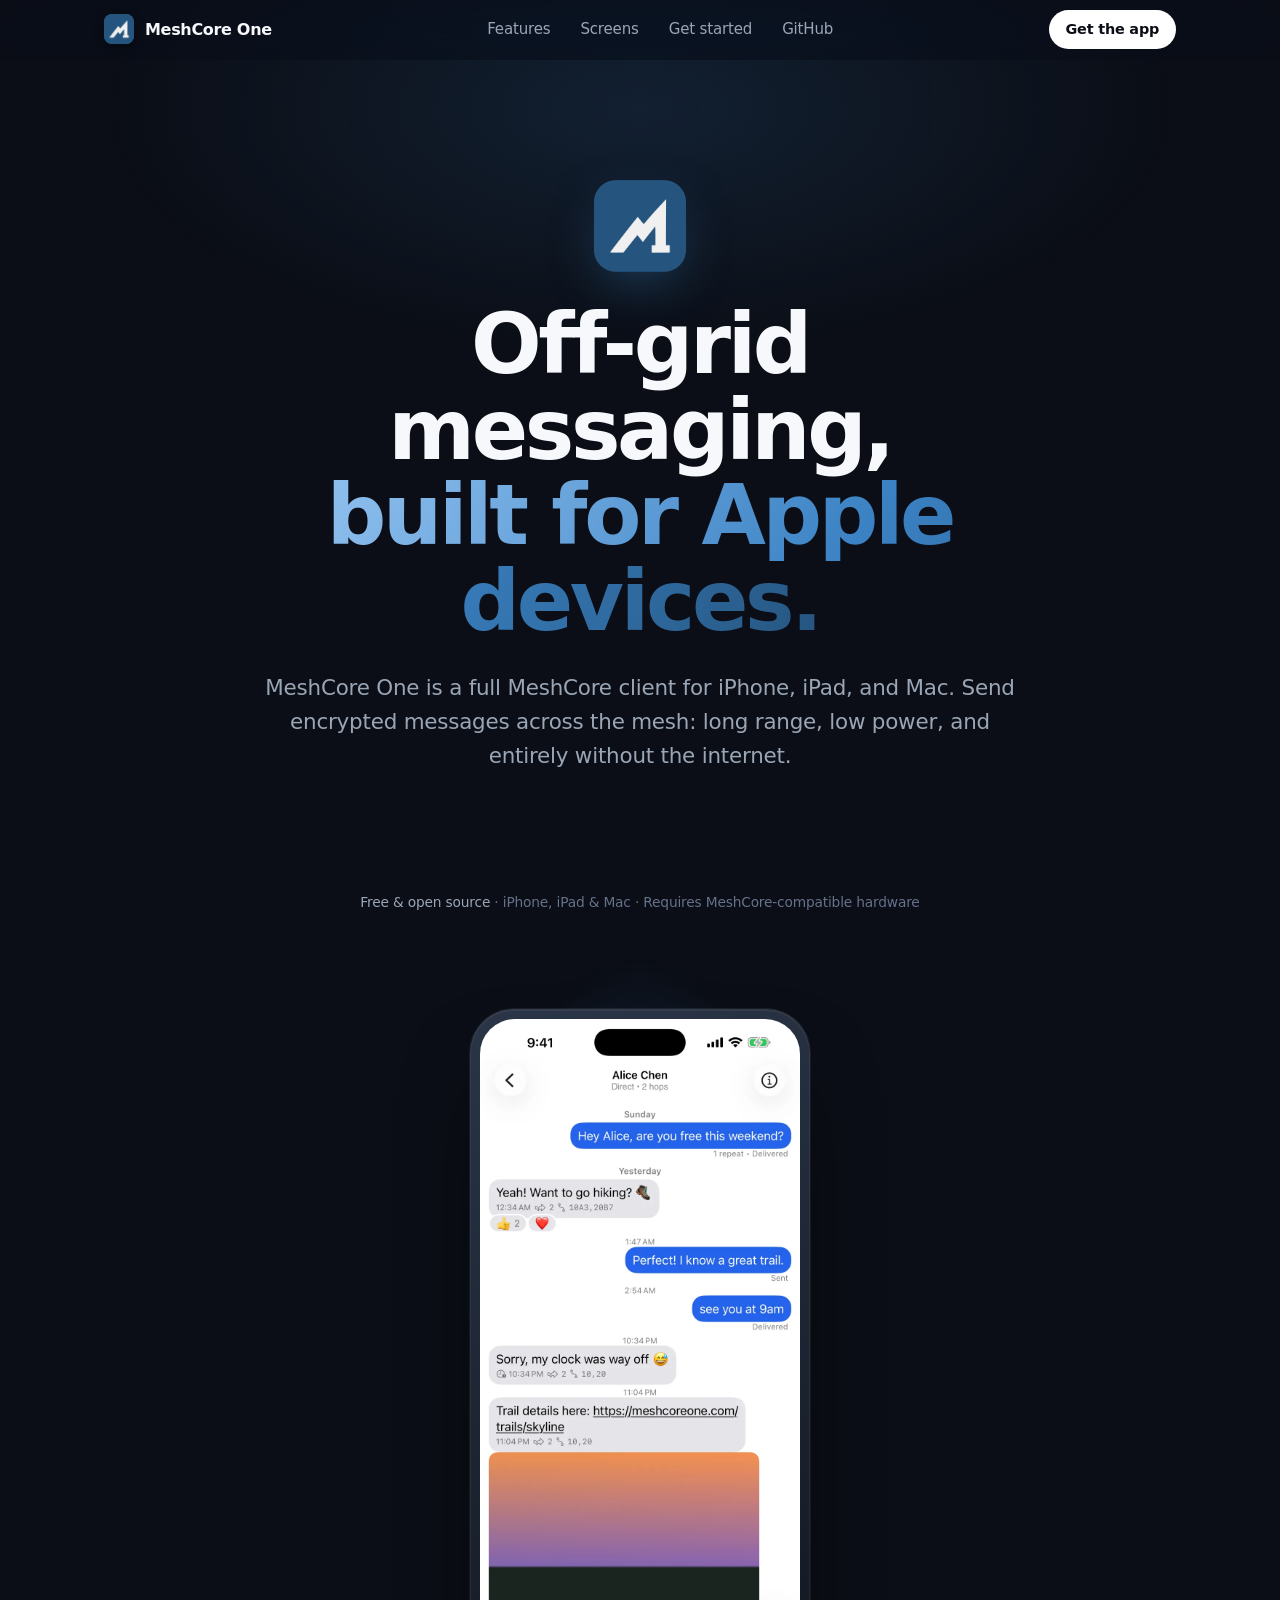
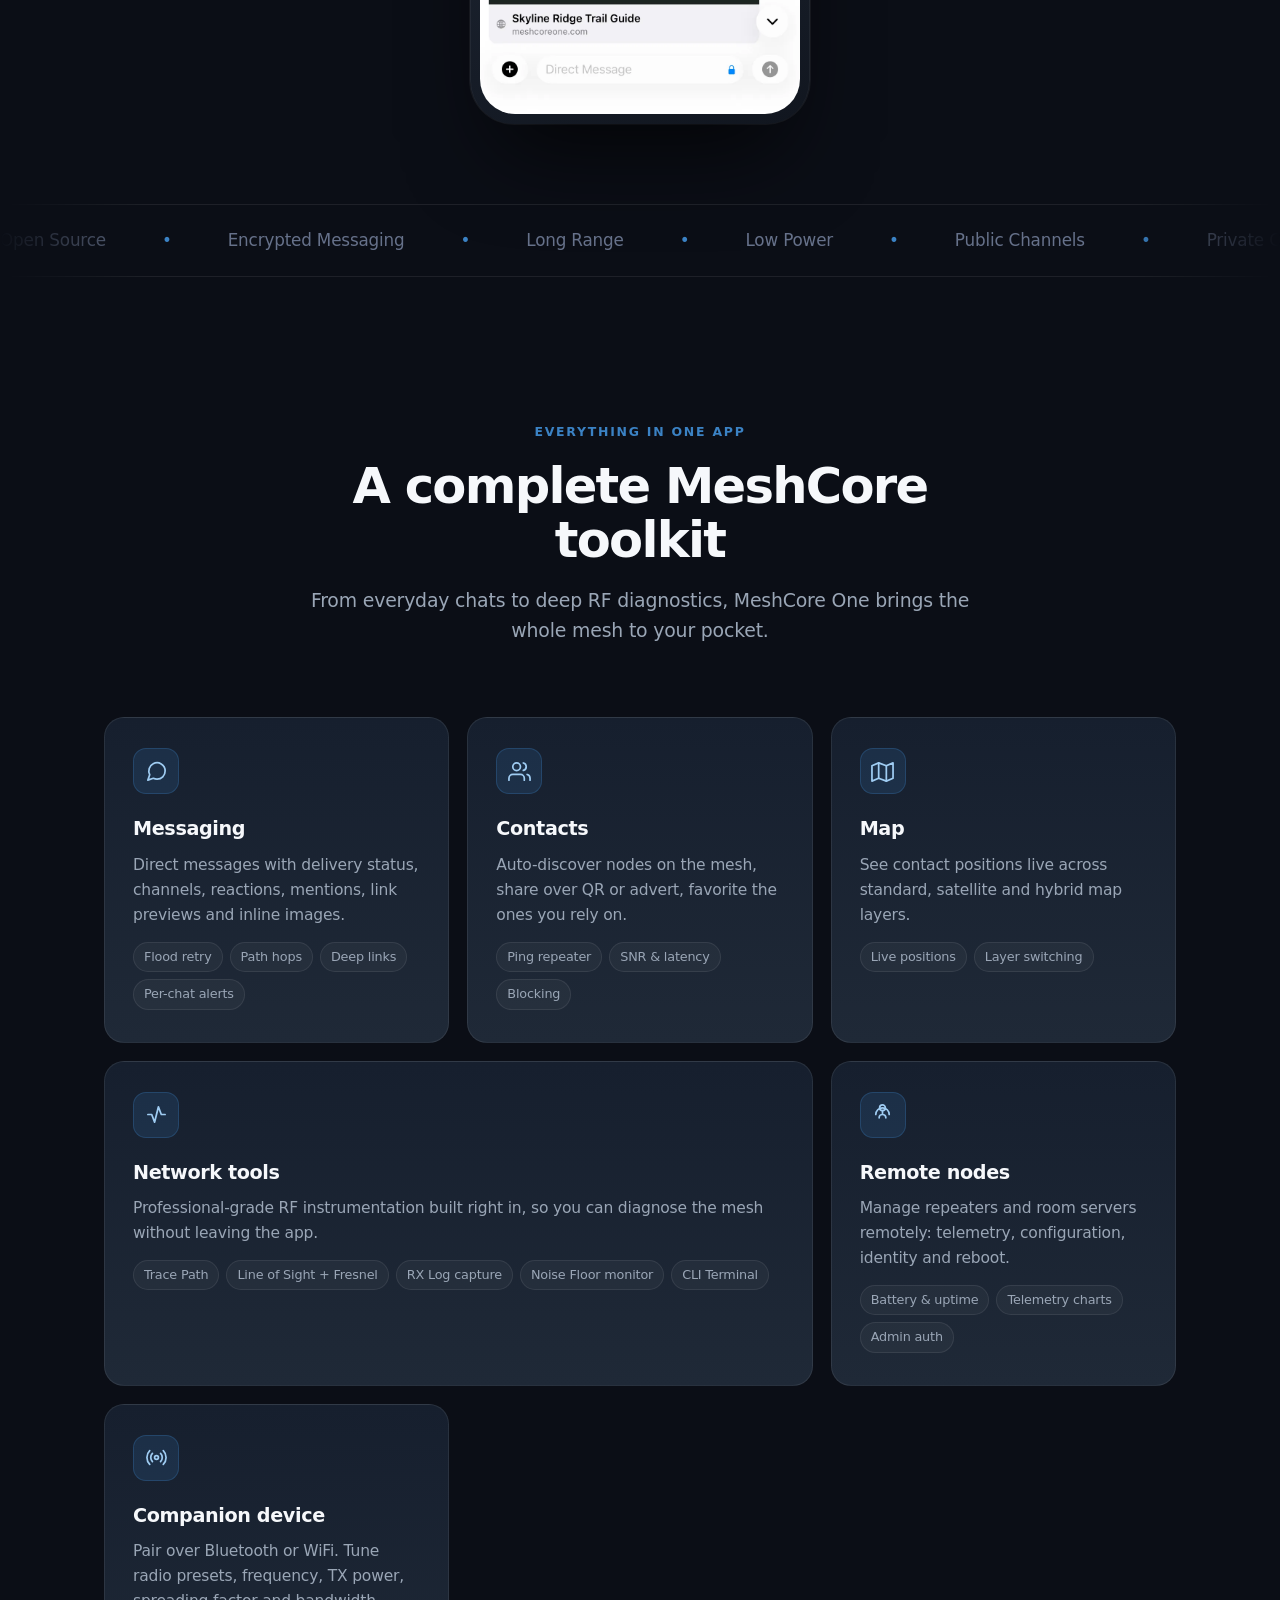
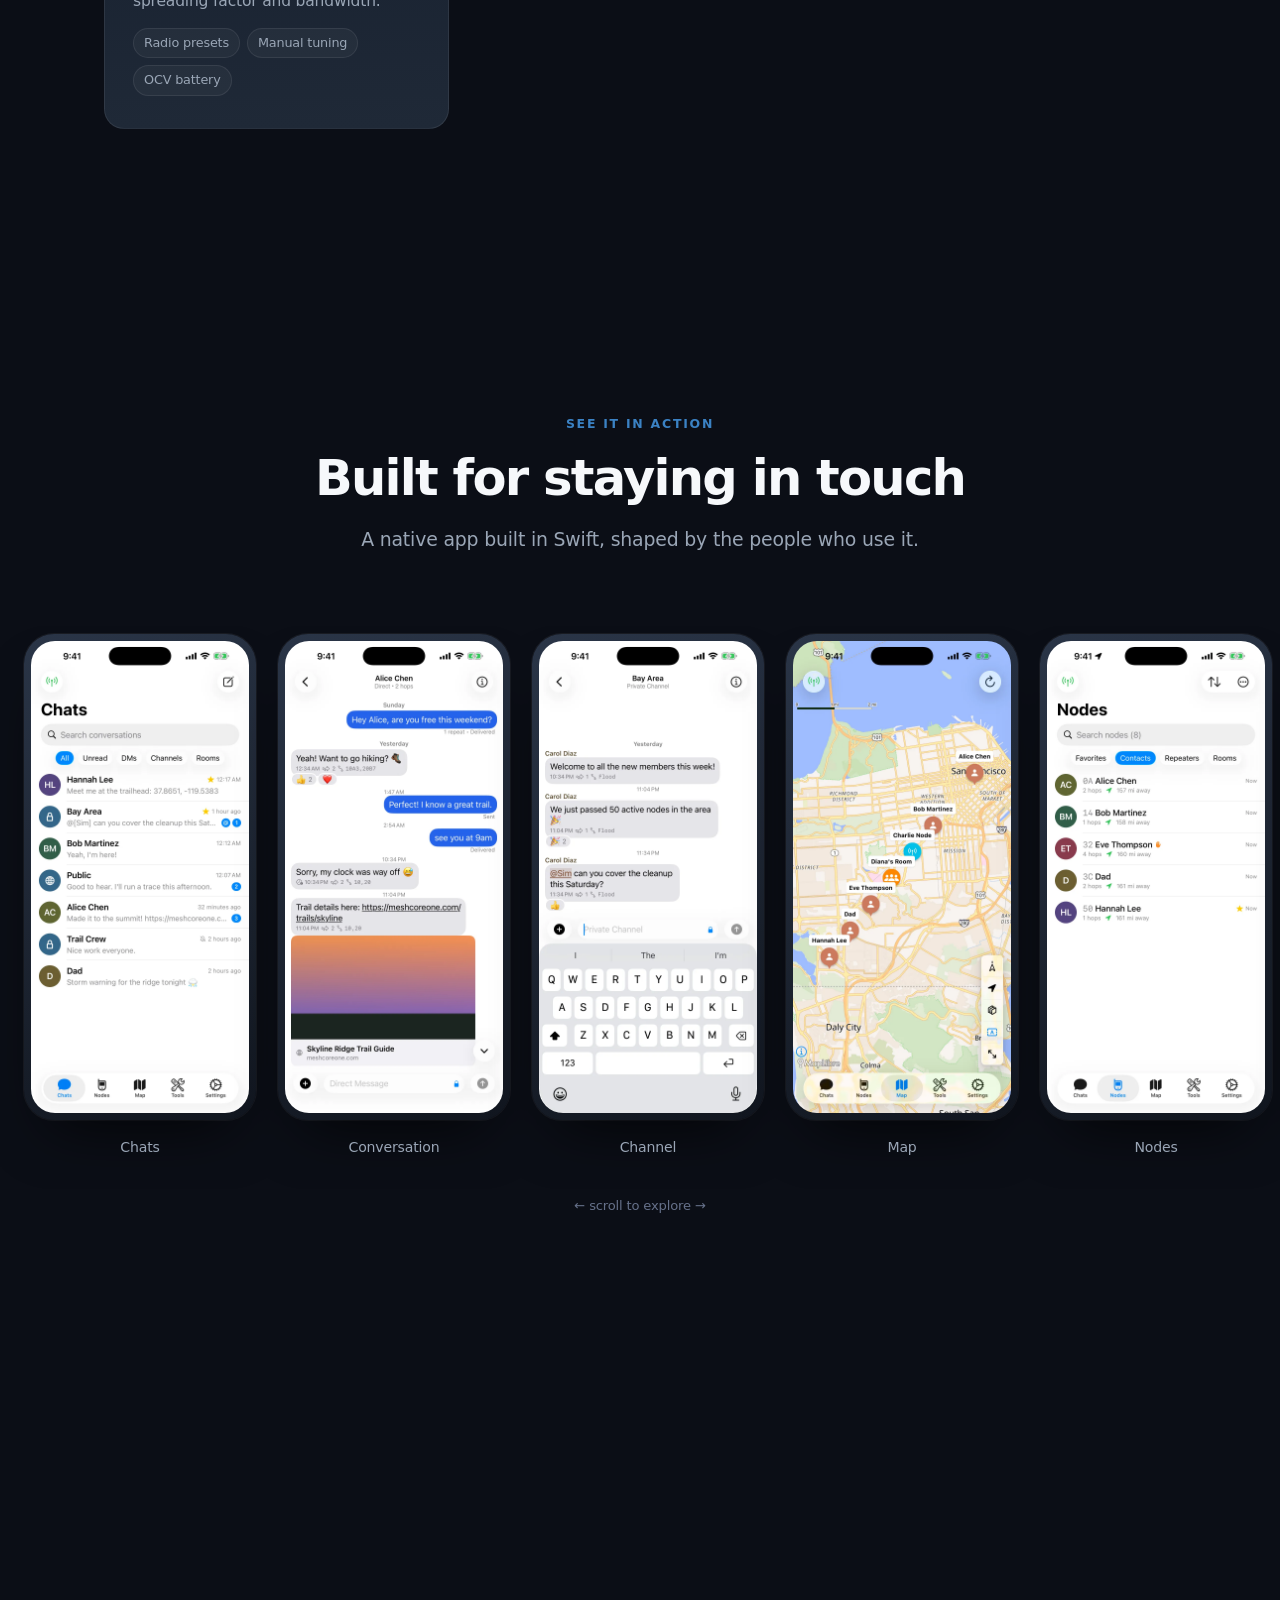
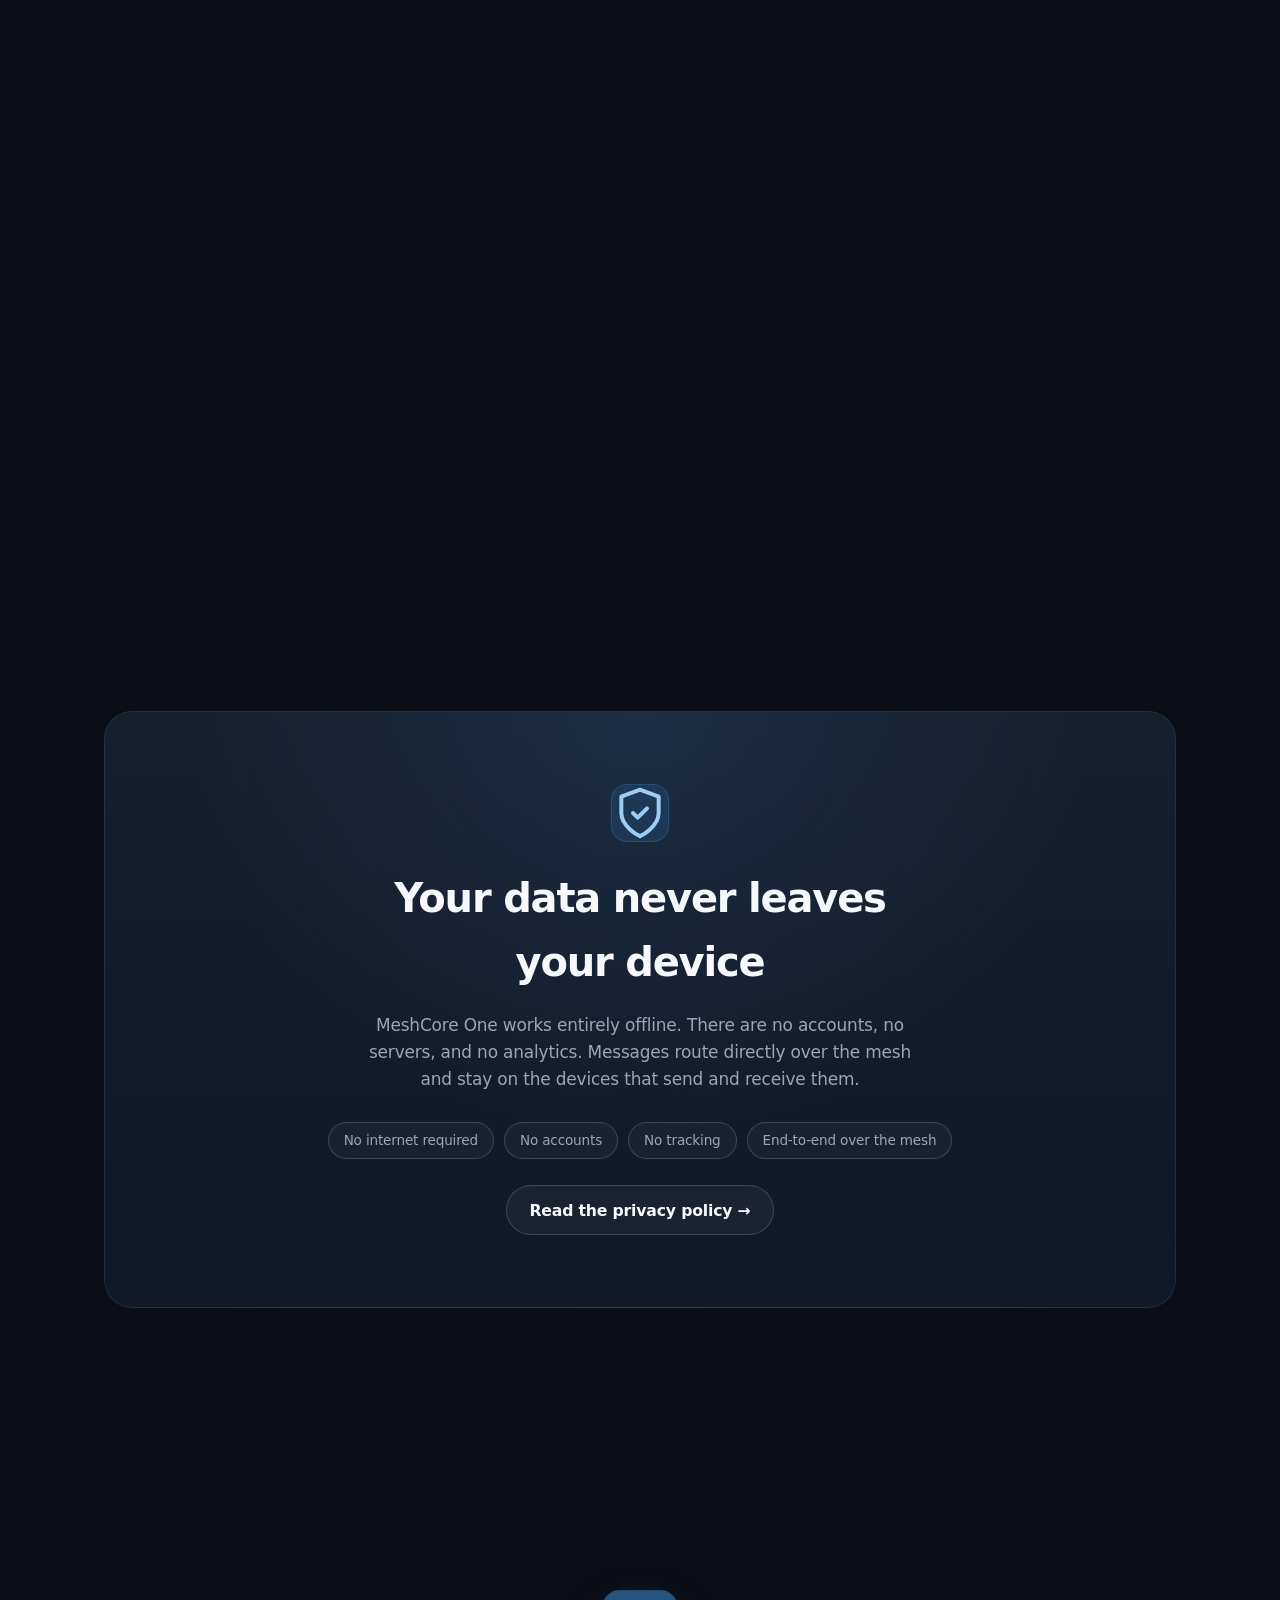
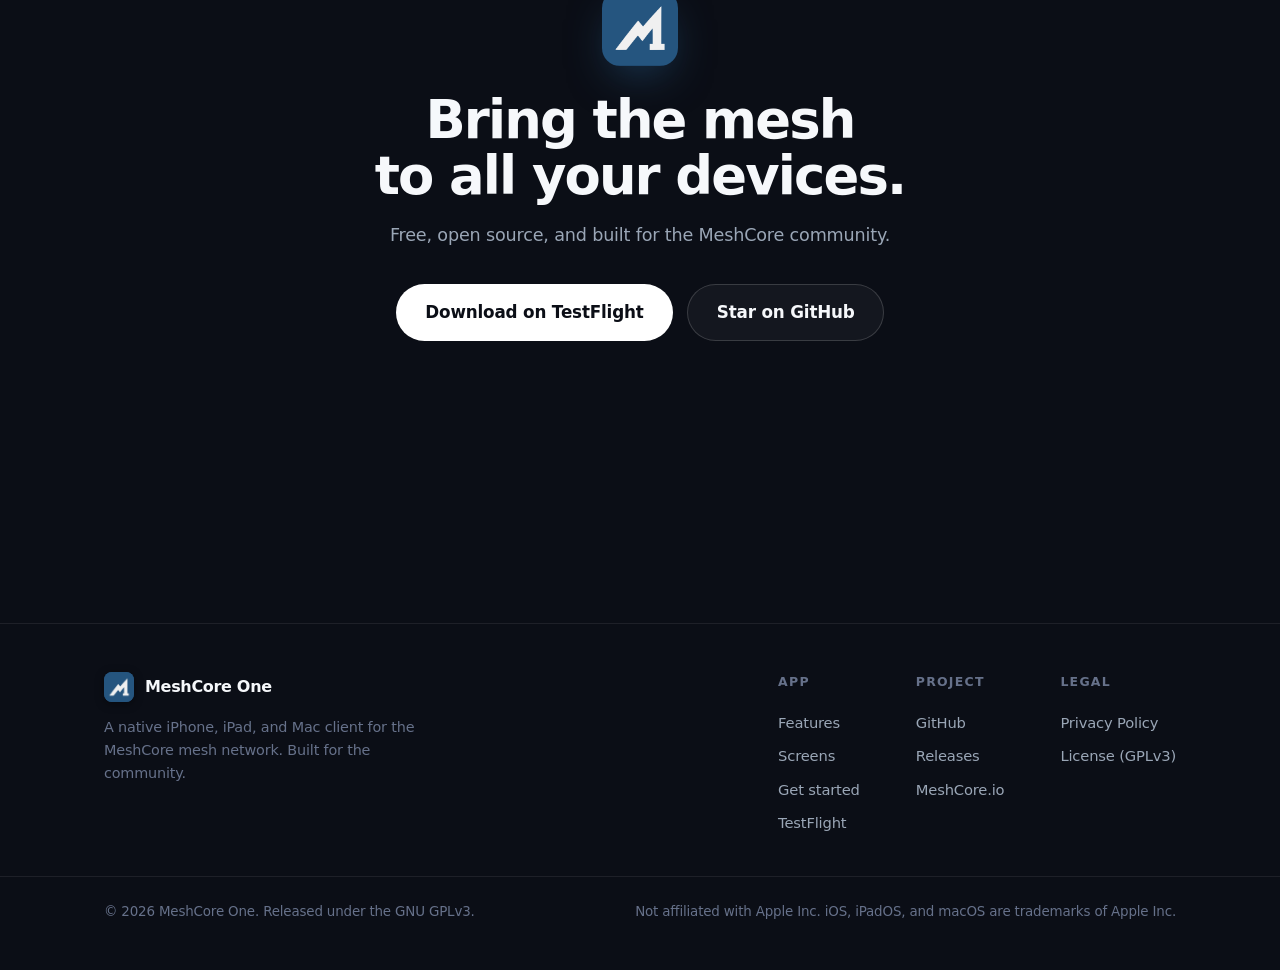
==== commit 7b67202b: "feat(site): self-host app screenshots, refresh start steps" ====
--- a/index.html
+++ b/index.html
@@ -18,11 +18,8 @@
   <link rel="icon" type="image/png" sizes="32x32" href="assets/favicon-32.png" />
   <link rel="apple-touch-icon" href="assets/apple-touch-icon.png" />
 
-  <!-- Inter (SIL OFL) as the non-Apple fallback; Apple devices render native SF Pro from the system stack -->
-  <link rel="preconnect" href="https://fonts.googleapis.com" />
-  <link rel="preconnect" href="https://fonts.gstatic.com" crossorigin />
-  <link href="https://fonts.googleapis.com/css2?family=Inter:wght@400;450;500;600;700&display=swap" rel="stylesheet" />
-
+  <!-- Inter (SIL OFL) as the non-Apple fallback, self-hosted via @font-face in styles.css;
+       Apple devices render native SF Pro from the system stack. No third-party font requests. -->
   <link rel="stylesheet" href="styles.css" />
 </head>
 <body>
@@ -68,7 +65,7 @@
 
     <div class="hero-stage reveal d3">
       <div class="phone">
-        <img src="https://github.com/user-attachments/assets/d0fc7070-e9bd-4514-ab71-55fead4718e8" alt="MeshCore One conversation screen on iPhone" loading="eager" />
+        <img src="assets/shots/02-conversation.webp" alt="MeshCore One conversation screen on iPhone" loading="eager" />
       </div>
     </div>
   </header>
@@ -146,14 +143,13 @@
       </div>
     </div>
     <div class="shots reveal d1">
-      <figure class="shot"><div class="frame"><img src="https://github.com/user-attachments/assets/1f6e061e-646d-4c1f-b813-6539df64e4f5" alt="Chats list" loading="lazy" /></div><figcaption class="label">Chats</figcaption></figure>
-      <figure class="shot"><div class="frame"><img src="https://github.com/user-attachments/assets/d0fc7070-e9bd-4514-ab71-55fead4718e8" alt="Conversation view" loading="lazy" /></div><figcaption class="label">Conversation</figcaption></figure>
-      <figure class="shot"><div class="frame"><img src="https://github.com/user-attachments/assets/96b77a6e-33a5-43c5-a112-e970fcb379a2" alt="Contacts" loading="lazy" /></div><figcaption class="label">Contacts</figcaption></figure>
-      <figure class="shot"><div class="frame"><img src="https://github.com/user-attachments/assets/af759be6-65ae-406c-ae62-ca44cfd468d6" alt="Map view" loading="lazy" /></div><figcaption class="label">Map</figcaption></figure>
-      <figure class="shot"><div class="frame"><img src="https://github.com/user-attachments/assets/f59652d9-81b1-4ceb-964b-cd2cd9ff7f49" alt="Line of Sight" loading="lazy" /></div><figcaption class="label">Line of Sight</figcaption></figure>
-      <figure class="shot"><div class="frame"><img src="https://github.com/user-attachments/assets/e3f47192-682d-4e6a-88ca-b06be0f60e17" alt="Line of Sight analysis" loading="lazy" /></div><figcaption class="label">LoS Analysis</figcaption></figure>
-      <figure class="shot"><div class="frame"><img src="https://github.com/user-attachments/assets/24a7abc7-9dcc-4139-95a6-eada068b5dcd" alt="RX Log" loading="lazy" /></div><figcaption class="label">RX Log</figcaption></figure>
-      <figure class="shot"><div class="frame"><img src="https://github.com/user-attachments/assets/f14b9d53-57b0-4a0c-9767-a0542d841d64" alt="Settings" loading="lazy" /></div><figcaption class="label">Settings</figcaption></figure>
+      <figure class="shot"><div class="frame"><img src="assets/shots/01-chats.webp" alt="Chats list" loading="lazy" /></div><figcaption class="label">Chats</figcaption></figure>
+      <figure class="shot"><div class="frame"><img src="assets/shots/02-conversation.webp" alt="Conversation view" loading="lazy" /></div><figcaption class="label">Conversation</figcaption></figure>
+      <figure class="shot"><div class="frame"><img src="assets/shots/03-channel.webp" alt="Channel view" loading="lazy" /></div><figcaption class="label">Channel</figcaption></figure>
+      <figure class="shot"><div class="frame"><img src="assets/shots/04-map.webp" alt="Map view" loading="lazy" /></div><figcaption class="label">Map</figcaption></figure>
+      <figure class="shot"><div class="frame"><img src="assets/shots/05-nodes.webp" alt="Nodes list" loading="lazy" /></div><figcaption class="label">Nodes</figcaption></figure>
+      <figure class="shot"><div class="frame"><img src="assets/shots/06-line-of-sight.webp" alt="Line of Sight" loading="lazy" /></div><figcaption class="label">Line of Sight</figcaption></figure>
+      <figure class="shot"><div class="frame"><img src="assets/shots/07-los-analysis.webp" alt="Line of Sight analysis" loading="lazy" /></div><figcaption class="label">LoS Analysis</figcaption></figure>
     </div>
     <p class="shots-hint" aria-hidden="true">← scroll to explore →</p>
   </section>
@@ -167,7 +163,7 @@
         <p>You'll need a MeshCore-compatible node and an iPhone or iPad running iOS 18 or later, or an Apple Silicon Mac.</p>
       </div>
       <div class="steps">
-        <div class="step reveal"><div class="num"></div><h3>Get a node</h3><p>Pick up any MeshCore-compatible board, such as a Heltec V3, RAK WisMesh, or Wio Tracker, and flash the MeshCore firmware.</p></div>
+        <div class="step reveal"><div class="num"></div><h3>Get a node</h3><p>Pick up any MeshCore-compatible board, such as a Heltec V3 or RAK WisMesh Tag, and flash the MeshCore firmware on the official <a href="https://flasher.meshcore.io" target="_blank" rel="noopener">MeshCore flasher</a>.</p></div>
         <div class="step reveal d1"><div class="num"></div><h3>Install the app</h3><p>Join the beta on <a href="https://testflight.apple.com/join/YjGNDTaE" target="_blank" rel="noopener">TestFlight</a>, or sideload an unsigned IPA from <a href="https://github.com/Avi0n/MeshCoreOne/releases" target="_blank" rel="noopener">GitHub Releases</a>.</p></div>
         <div class="step reveal d2"><div class="num"></div><h3>Pair &amp; connect</h3><p>Pair your node over Bluetooth or WiFi, choose a radio preset, and start messaging across the mesh.</p></div>
       </div>
--- a/styles.css
+++ b/styles.css
@@ -2,8 +2,19 @@
    MeshCore One marketing site
    Aesthetic: Apple product-page composition on the meshcore.io dark palette.
    Fonts: native SF Pro on Apple devices (system stack, no files shipped),
-          Inter (SIL OFL) fallback elsewhere.
-   ========================================================================= */
+          Inter (SIL OFL) fallback elsewhere — self-hosted, no third-party
+          requests (see fonts/InterVariable.woff2, fonts/OFL.txt).
+   ========================================================================= */
+
+/* Inter variable font, self-hosted for privacy (no Google Fonts CDN call).
+   Single file covers the full 100–900 range, incl. the 450/590 weights used. */
+@font-face {
+  font-family: "Inter";
+  font-style: normal;
+  font-weight: 100 900;
+  font-display: swap;
+  src: url("fonts/InterVariable.woff2") format("woff2");
+}
 
 :root {
   /* Surfaces: meshcore.io slate palette, slightly deepened for hero drama */
@@ -324,10 +335,8 @@
   padding: 7px;
   background: linear-gradient(160deg, #2a3547, #11161f);
   box-shadow: 0 30px 60px -28px rgba(0,0,0,0.8), 0 0 0 1px rgba(255,255,255,0.06);
-  transition: transform 0.3s ease;
 }
 .shot .frame img { border-radius: 24px; width: 100%; aspect-ratio: 9 / 19.5; object-fit: cover; background: var(--surface-2); }
-.shot:hover .frame { transform: translateY(-6px); }
 .shot .label { margin-top: 16px; font-size: 0.88rem; color: var(--text-muted); font-weight: 500; }
 .shots-hint { text-align: center; font-size: 0.82rem; color: var(--text-faint); margin-top: 6px; }
 
